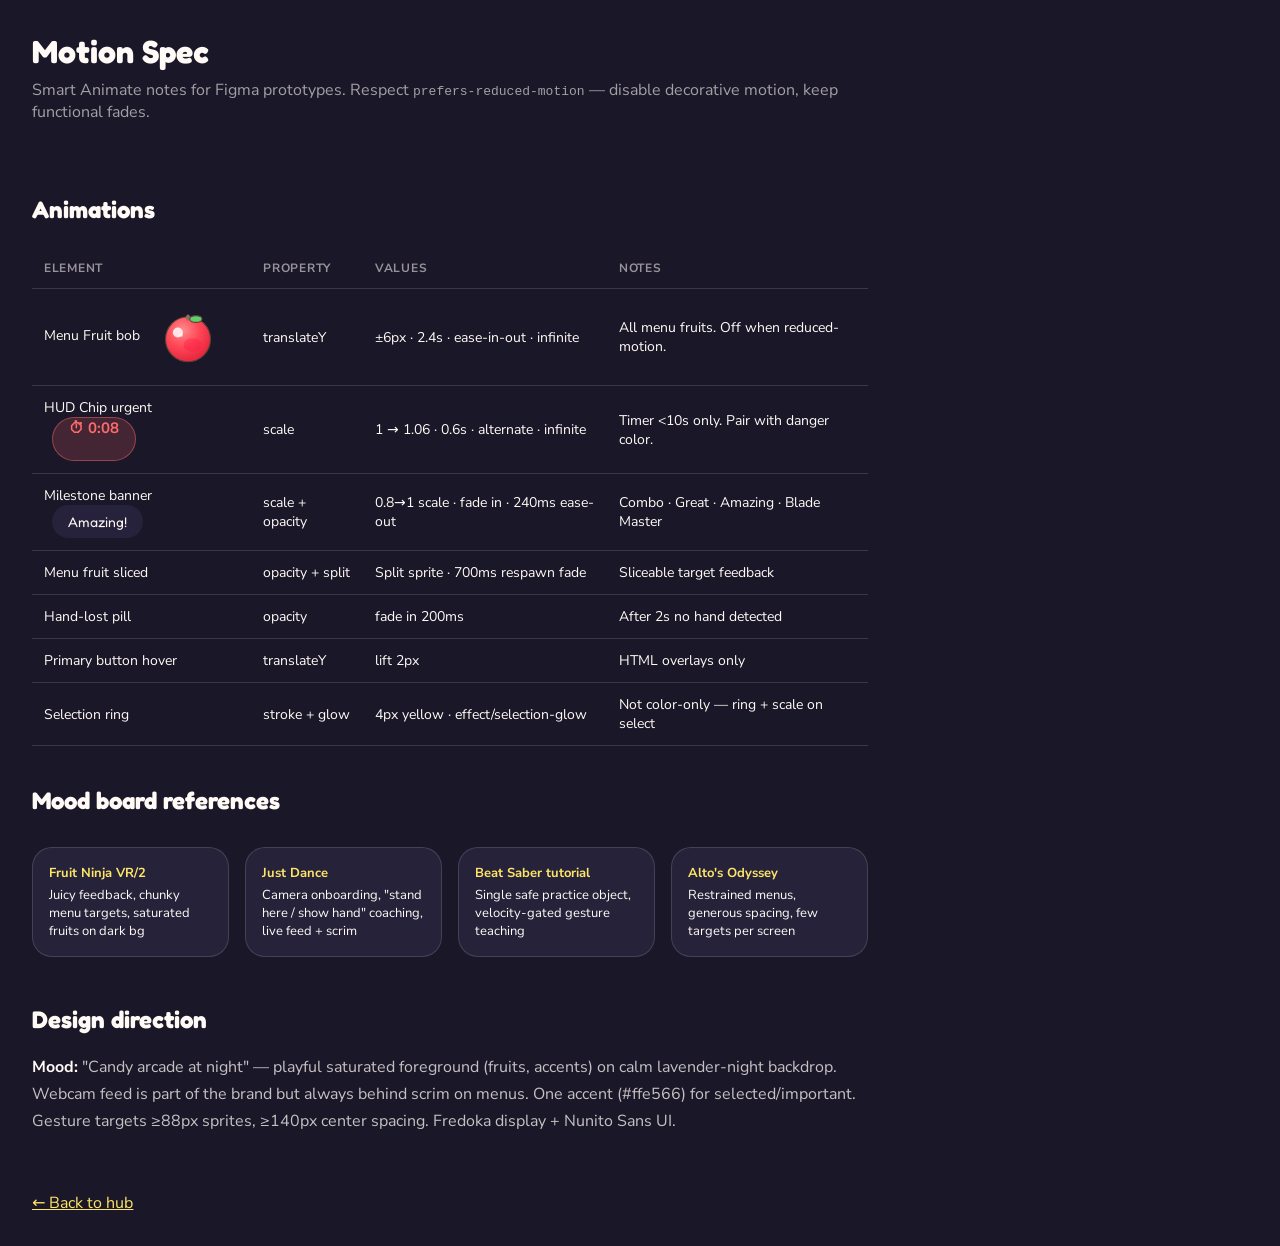
==== design/figma-reference/motion-spec.html @ cae0de84 "Initial commit: Fruit Blade webcam ninja game. Browser-based Fruit Ninja clone with MediaPipe hand t" ====
<!DOCTYPE html>
<html lang="en">
<head>
  <meta charset="UTF-8" />
  <title>Fruit Blade — Motion Spec</title>
  <link rel="stylesheet" href="tokens.css" />
  <style>
    table { width: 100%; border-collapse: collapse; margin: 16px 0 32px; font-size: 14px; }
    th, td { text-align: left; padding: 12px; border-bottom: 1px solid var(--border-glass); }
    th { color: rgba(255,250,245,0.55); font-size: 12px; text-transform: uppercase; letter-spacing: 0.06em; }
    .demo-bob { width: 72px; height: 72px; animation: bob 2.4s ease-in-out infinite; }
    .demo-pulse { animation: pulse 0.6s ease-in-out infinite alternate; display: inline-block; }
    .demo-banner { animation: bannerIn 240ms ease-out forwards; display: inline-block; }
    @keyframes bannerIn { from { opacity: 0; transform: scale(0.8); } to { opacity: 1; transform: scale(1); } }
    .mood { display: grid; grid-template-columns: repeat(4, 1fr); gap: 16px; margin-top: 24px; }
    .mood-card { padding: 16px; background: var(--purple-900-glass); border: 1.5px solid var(--border-glass); border-radius: var(--radius-md); font-size: 13px; }
    .mood-card strong { display: block; margin-bottom: 4px; color: var(--yellow-400); }
  </style>
</head>
<body class="gallery" style="max-width:900px;">
  <h1 style="font-family:var(--font-display);font-size:32px;">Motion Spec</h1>
  <p style="color:rgba(255,250,245,0.6);margin-bottom:32px;">Smart Animate notes for Figma prototypes. Respect <code>prefers-reduced-motion</code> — disable decorative motion, keep functional fades.</p>

  <h2 style="font-family:var(--font-display);font-size:24px;margin-top:32px;">Animations</h2>
  <table>
    <thead><tr><th>Element</th><th>Property</th><th>Values</th><th>Notes</th></tr></thead>
    <tbody>
      <tr>
        <td>Menu Fruit bob <img class="demo-bob" src="../../assets/fruits/apple.svg" alt="" style="vertical-align:middle;margin-left:8px;" /></td>
        <td>translateY</td>
        <td>±6px · 2.4s · ease-in-out · infinite</td>
        <td>All menu fruits. Off when reduced-motion.</td>
      </tr>
      <tr>
        <td>HUD Chip urgent <span class="demo-pulse hud-chip urgent" style="margin-left:8px;">⏱ 0:08</span></td>
        <td>scale</td>
        <td>1 → 1.06 · 0.6s · alternate · infinite</td>
        <td>Timer &lt;10s only. Pair with danger color.</td>
      </tr>
      <tr>
        <td>Milestone banner <span class="demo-banner" style="margin-left:8px;padding:8px 16px;background:var(--purple-900-glass);border-radius:999px;font-family:var(--font-display);">Amazing!</span></td>
        <td>scale + opacity</td>
        <td>0.8→1 scale · fade in · 240ms ease-out</td>
        <td>Combo · Great · Amazing · Blade Master</td>
      </tr>
      <tr>
        <td>Menu fruit sliced</td>
        <td>opacity + split</td>
        <td>Split sprite · 700ms respawn fade</td>
        <td>Sliceable target feedback</td>
      </tr>
      <tr>
        <td>Hand-lost pill</td>
        <td>opacity</td>
        <td>fade in 200ms</td>
        <td>After 2s no hand detected</td>
      </tr>
      <tr>
        <td>Primary button hover</td>
        <td>translateY</td>
        <td>lift 2px</td>
        <td>HTML overlays only</td>
      </tr>
      <tr>
        <td>Selection ring</td>
        <td>stroke + glow</td>
        <td>4px yellow · effect/selection-glow</td>
        <td>Not color-only — ring + scale on select</td>
      </tr>
    </tbody>
  </table>

  <h2 style="font-family:var(--font-display);font-size:24px;">Mood board references</h2>
  <div class="mood">
    <div class="mood-card"><strong>Fruit Ninja VR/2</strong>Juicy feedback, chunky menu targets, saturated fruits on dark bg</div>
    <div class="mood-card"><strong>Just Dance</strong>Camera onboarding, "stand here / show hand" coaching, live feed + scrim</div>
    <div class="mood-card"><strong>Beat Saber tutorial</strong>Single safe practice object, velocity-gated gesture teaching</div>
    <div class="mood-card"><strong>Alto's Odyssey</strong>Restrained menus, generous spacing, few targets per screen</div>
  </div>

  <h2 style="font-family:var(--font-display);font-size:24px;margin-top:40px;">Design direction</h2>
  <p style="line-height:1.7;color:rgba(255,250,245,0.75);margin-top:12px;">
    <strong style="color:var(--cream-100);">Mood:</strong> "Candy arcade at night" — playful saturated foreground (fruits, accents) on calm lavender-night backdrop.
    Webcam feed is part of the brand but always behind scrim on menus. One accent (#ffe566) for selected/important.
    Gesture targets ≥88px sprites, ≥140px center spacing. Fredoka display + Nunito Sans UI.
  </p>

  <p style="margin-top:48px;"><a href="index.html" style="color:var(--yellow-400);">← Back to hub</a></p>
</body>
</html>
---- design/figma-reference/tokens.css ----
@import url('https://fonts.googleapis.com/css2?family=Fredoka:wght@500;600&family=Nunito+Sans:opsz,wght@6..12,400;600;700&display=swap');

:root {
  --purple-900: #2a2640;
  --purple-900-glass: rgba(42, 38, 64, 0.78);
  --cream-100: #fffaf5;
  --yellow-400: #ffe566;
  --green-400: #a8e06c;
  --red-400: #ff6b6b;
  --coral-500: #ff4757;
  --banana-300: #ffeb3b;
  --scrim-heavy: rgba(20, 17, 34, 0.55);
  --border-glass: rgba(255, 250, 245, 0.14);
  --font-display: "Fredoka", system-ui, sans-serif;
  --font-body: "Nunito Sans", system-ui, sans-serif;
  --radius-sm: 12px;
  --radius-md: 20px;
  --radius-lg: 28px;
  --radius-pill: 999px;
  --space-1: 4px;
  --space-2: 8px;
  --space-3: 12px;
  --space-4: 16px;
  --space-5: 20px;
  --space-6: 24px;
  --space-8: 32px;
}

* { box-sizing: border-box; margin: 0; padding: 0; }

body {
  font-family: var(--font-body);
  background: #1a1728;
  color: var(--cream-100);
}

.webcam-bg {
  position: absolute;
  inset: 0;
  background:
    linear-gradient(135deg, #3d3558 0%, #2a2640 40%, #1e1a30 100%),
    url("data:image/svg+xml,%3Csvg xmlns='http://www.w3.org/2000/svg' width='80' height='80' viewBox='0 0 80 80'%3E%3Ccircle cx='40' cy='40' r='1.5' fill='rgba(255,255,255,0.04)'/%3E%3C/svg%3E");
  background-size: cover, 80px 80px;
}

.scrim {
  position: absolute;
  inset: 0;
  background: linear-gradient(
    180deg,
    rgba(20, 17, 34, 0.55) 0%,
    rgba(20, 17, 34, 0.30) 45%,
    rgba(20, 17, 34, 0.60) 100%
  );
  pointer-events: none;
}

.scrim-pause {
  background: rgba(20, 17, 34, 0.70);
}

.glass-panel {
  background: var(--purple-900-glass);
  border: 1.5px solid var(--border-glass);
  border-radius: var(--radius-md);
  padding: var(--space-5) var(--space-6);
  box-shadow: 0 24px 64px rgba(0, 0, 0, 0.35);
}

.panel-label {
  font-size: 13px;
  font-weight: 700;
  letter-spacing: 0.08em;
  text-transform: uppercase;
  color: rgba(255, 250, 245, 0.62);
  margin-bottom: var(--space-3);
}

.wordmark {
  font-family: var(--font-display);
  font-size: 40px;
  font-weight: 600;
  background: linear-gradient(135deg, #ffe566 0%, #ff9800 55%, #ff4757 100%);
  -webkit-background-clip: text;
  background-clip: text;
  color: transparent;
  text-shadow: none;
  filter: drop-shadow(0 2px 8px rgba(0, 0, 0, 0.45));
}

.btn-primary {
  display: inline-flex;
  align-items: center;
  justify-content: center;
  height: 52px;
  padding: 0 28px;
  border: none;
  border-radius: var(--radius-pill);
  background: linear-gradient(135deg, var(--coral-500), var(--banana-300));
  color: var(--purple-900);
  font-family: var(--font-body);
  font-size: 16px;
  font-weight: 700;
  cursor: pointer;
  max-width: 320px;
}

.btn-secondary {
  display: inline-flex;
  align-items: center;
  justify-content: center;
  height: 52px;
  padding: 0 28px;
  border: 1.5px solid var(--border-glass);
  border-radius: var(--radius-pill);
  background: var(--purple-900-glass);
  color: var(--cream-100);
  font-family: var(--font-body);
  font-size: 16px;
  font-weight: 600;
}

.btn-ghost {
  display: inline-flex;
  align-items: center;
  justify-content: center;
  height: 52px;
  padding: 0 28px;
  border: none;
  border-radius: var(--radius-pill);
  background: transparent;
  color: rgba(255, 250, 245, 0.75);
  font-family: var(--font-body);
  font-size: 16px;
  font-weight: 600;
}

.hud-chip {
  display: inline-flex;
  align-items: center;
  gap: 4px;
  height: 44px;
  padding: 0 16px;
  border-radius: var(--radius-pill);
  background: var(--purple-900-glass);
  border: 1.5px solid var(--border-glass);
  font-variant-numeric: tabular-nums;
  font-weight: 700;
  font-size: 15px;
}

.hud-chip.urgent {
  background: rgba(255, 107, 107, 0.18);
  border-color: rgba(255, 107, 107, 0.45);
  color: var(--red-400);
  animation: pulse 0.6s ease-in-out infinite alternate;
}

@keyframes pulse {
  from { transform: scale(1); }
  to { transform: scale(1.06); }
}

@keyframes bob {
  0%, 100% { transform: translateY(0); }
  50% { transform: translateY(-6px); }
}

.menu-fruit {
  display: flex;
  flex-direction: column;
  align-items: center;
  gap: var(--space-2);
  text-align: center;
}

.menu-fruit img {
  display: block;
  animation: bob 2.4s ease-in-out infinite;
}

.menu-fruit.large img { width: 104px; height: 104px; }
.menu-fruit.compact img { width: 72px; height: 72px; }

.menu-fruit .label {
  font-family: var(--font-display);
  font-size: 18px;
  font-weight: 500;
  color: var(--cream-100);
  text-shadow: 0 2px 8px rgba(0, 0, 0, 0.45);
}

.menu-fruit.compact .label { font-size: 14px; }

.menu-fruit .sublabel {
  font-size: 14px;
  color: rgba(255, 250, 245, 0.62);
}

.menu-fruit.selected img {
  outline: 4px solid var(--yellow-400);
  outline-offset: 4px;
  border-radius: 50%;
  box-shadow: 0 0 16px rgba(255, 229, 102, 0.6);
}

.progress-ring {
  position: relative;
  width: 88px;
  height: 88px;
}

.progress-ring svg { width: 88px; height: 88px; transform: rotate(-90deg); }

.progress-ring .icon {
  position: absolute;
  inset: 0;
  display: grid;
  place-items: center;
  font-size: 28px;
}

.filter-pill {
  display: inline-flex;
  align-items: center;
  gap: var(--space-2);
  height: 48px;
  padding: 0 var(--space-4);
  border-radius: var(--radius-pill);
  background: var(--purple-900-glass);
  border: 1.5px solid var(--border-glass);
  font-size: 15px;
  font-weight: 600;
}

.filter-pill .chevron { opacity: 0.5; font-size: 12px; }

.settings-chip {
  width: 44px;
  height: 44px;
  border-radius: 50%;
  background: var(--purple-900-glass);
  border: 1.5px solid var(--border-glass);
  display: grid;
  place-items: center;
  font-size: 20px;
}

.settings-drawer {
  width: 280px;
  background: var(--purple-900-glass);
  border: 1.5px solid var(--border-glass);
  border-radius: var(--radius-md);
  padding: var(--space-5);
}

.settings-drawer h3 {
  font-size: 13px;
  letter-spacing: 0.08em;
  text-transform: uppercase;
  color: rgba(255, 250, 245, 0.62);
  margin-bottom: var(--space-4);
}

.settings-row {
  display: flex;
  align-items: center;
  justify-content: space-between;
  margin-bottom: var(--space-3);
  font-size: 15px;
}

.frame {
  position: relative;
  overflow: hidden;
  background: var(--purple-900);
  flex-shrink: 0;
}

.frame-desktop { width: 1280px; height: 720px; }
.frame-mobile { width: 390px; height: 844px; }

.frame-label {
  font-size: 12px;
  color: rgba(255, 250, 245, 0.45);
  margin: 24px 0 8px;
  font-weight: 600;
  letter-spacing: 0.06em;
  text-transform: uppercase;
}

.gallery {
  padding: 32px;
  display: flex;
  flex-direction: column;
  gap: 8px;
}

.row {
  display: flex;
  flex-wrap: wrap;
  gap: var(--space-8);
  align-items: flex-start;
}
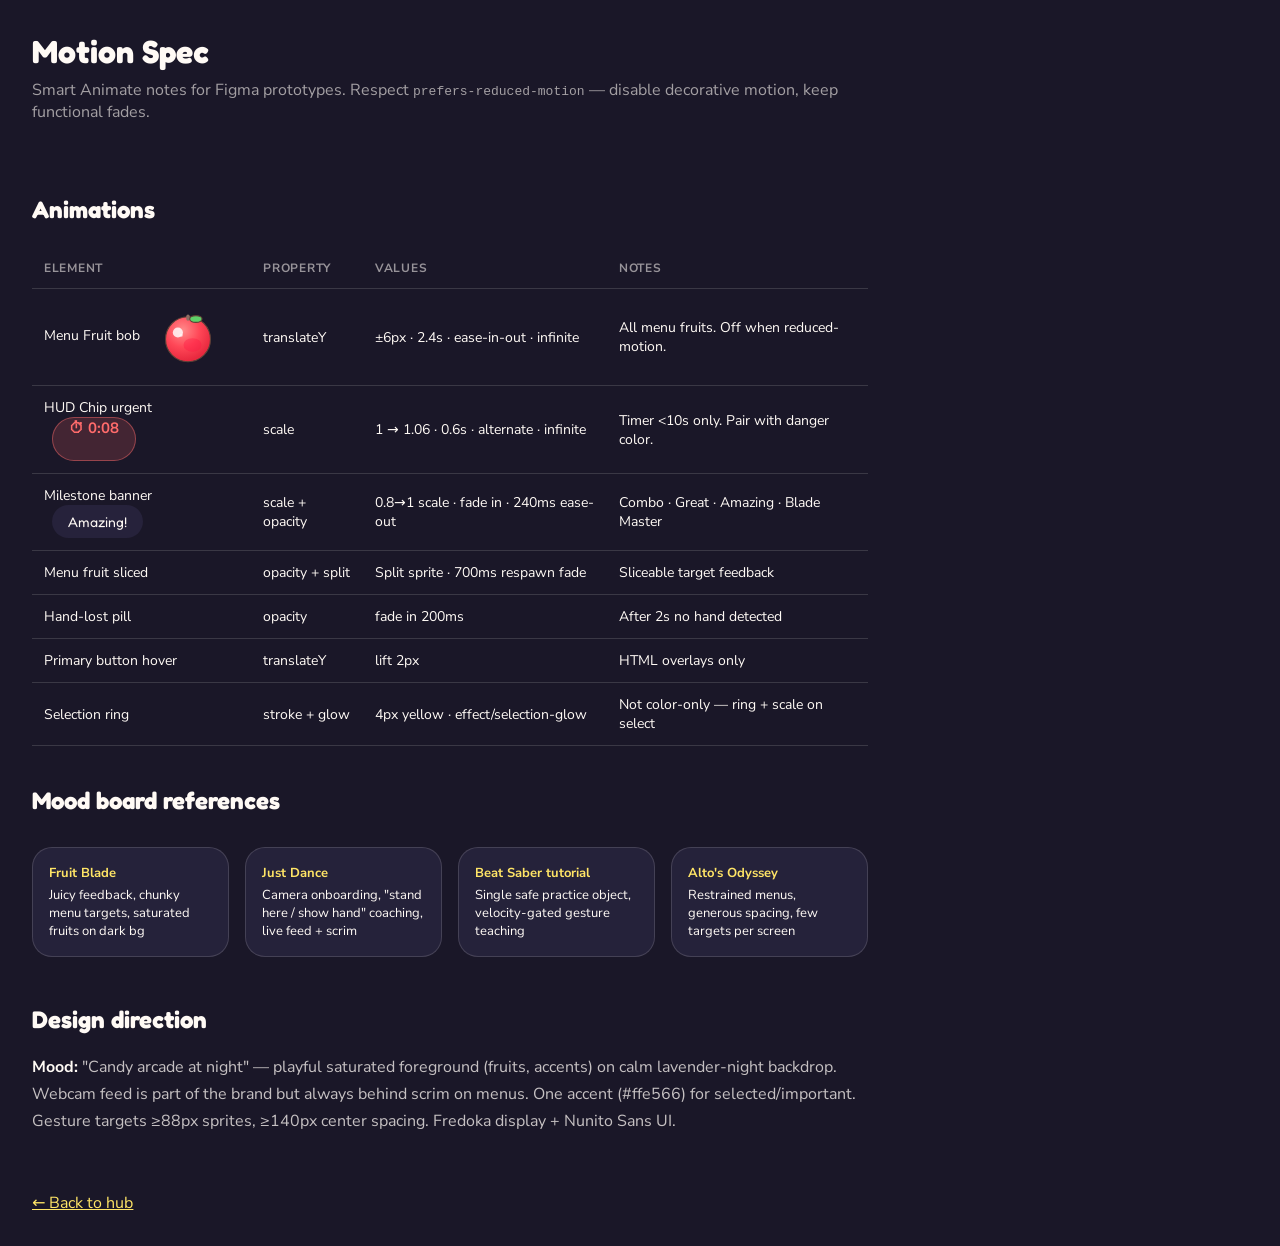
==== commit 81124d5f: "Rename project branding to Fruit Blade. Update titles, docs, localStorage keys, and repo references " ====
--- a/design/figma-reference/motion-spec.html
+++ b/design/figma-reference/motion-spec.html
@@ -72,7 +72,7 @@
 
   <h2 style="font-family:var(--font-display);font-size:24px;">Mood board references</h2>
   <div class="mood">
-    <div class="mood-card"><strong>Fruit Ninja VR/2</strong>Juicy feedback, chunky menu targets, saturated fruits on dark bg</div>
+    <div class="mood-card"><strong>Fruit Blade</strong>Juicy feedback, chunky menu targets, saturated fruits on dark bg</div>
     <div class="mood-card"><strong>Just Dance</strong>Camera onboarding, "stand here / show hand" coaching, live feed + scrim</div>
     <div class="mood-card"><strong>Beat Saber tutorial</strong>Single safe practice object, velocity-gated gesture teaching</div>
     <div class="mood-card"><strong>Alto's Odyssey</strong>Restrained menus, generous spacing, few targets per screen</div>
